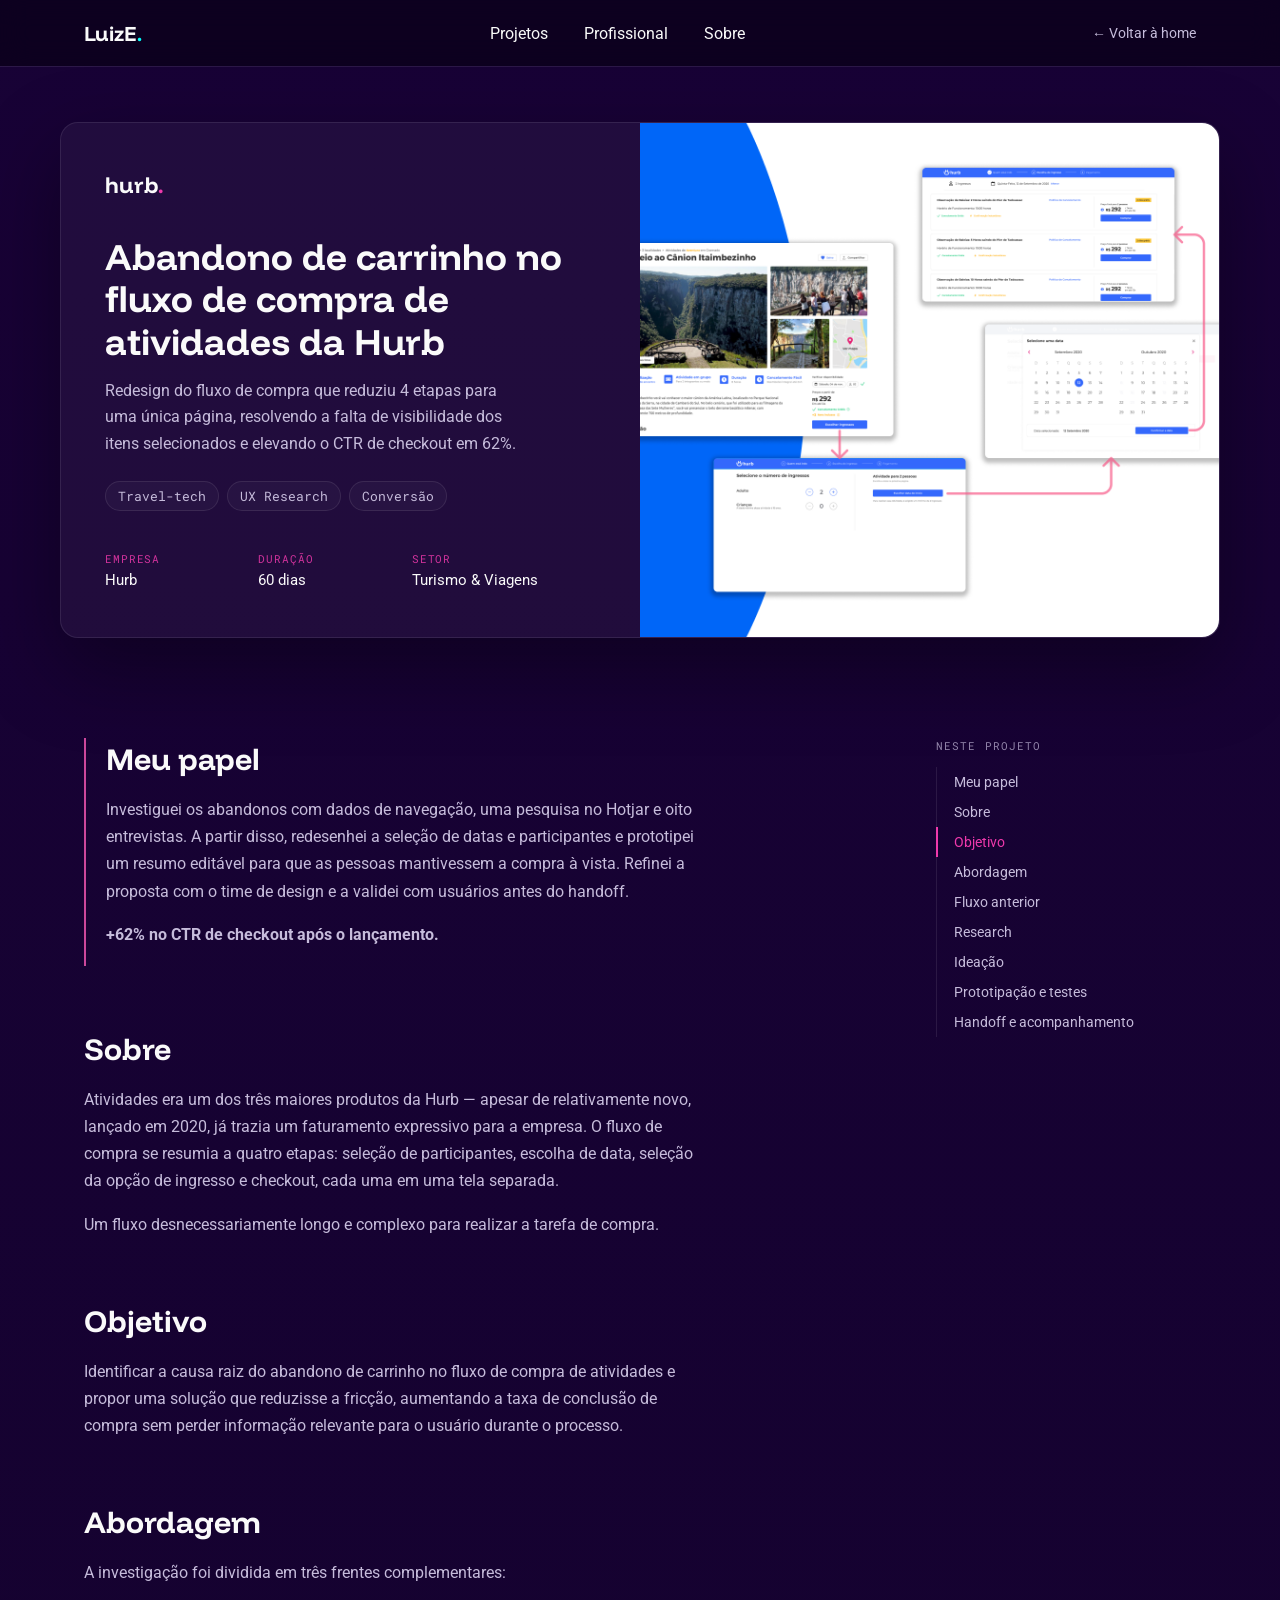
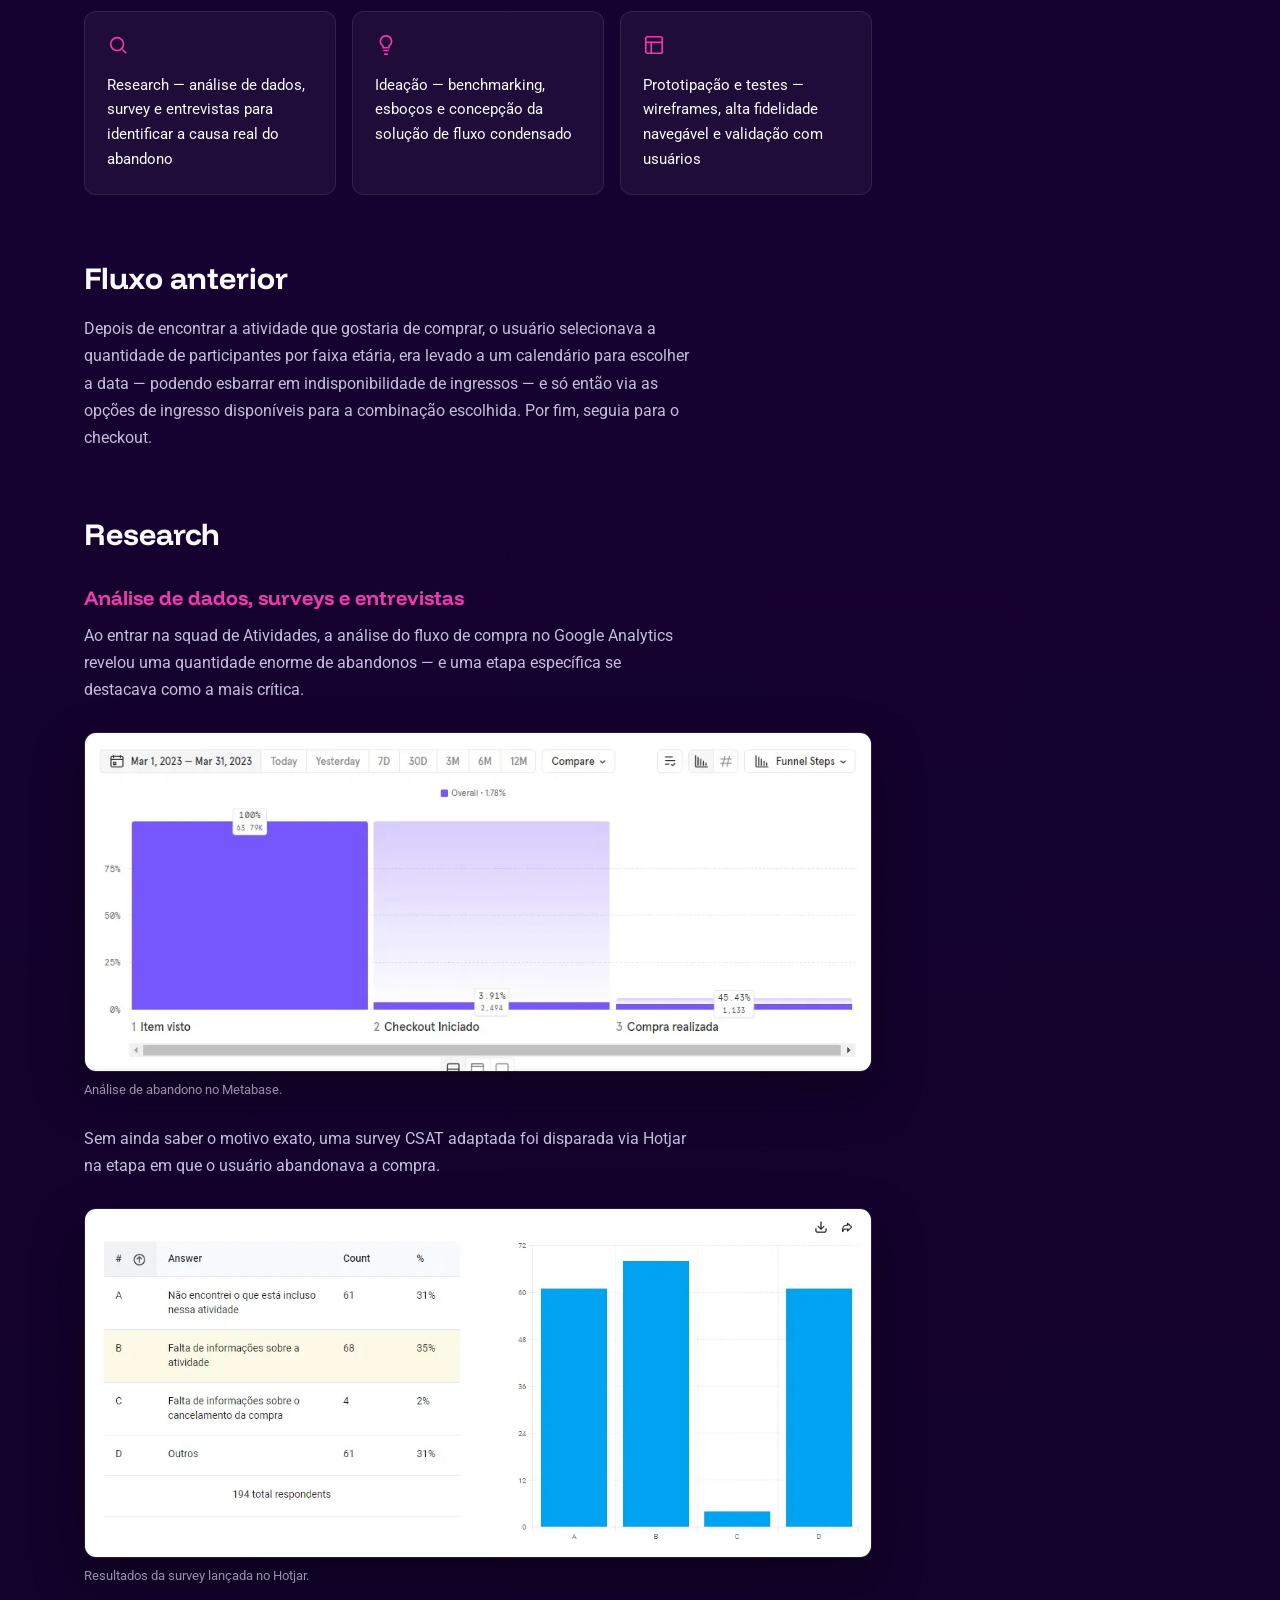
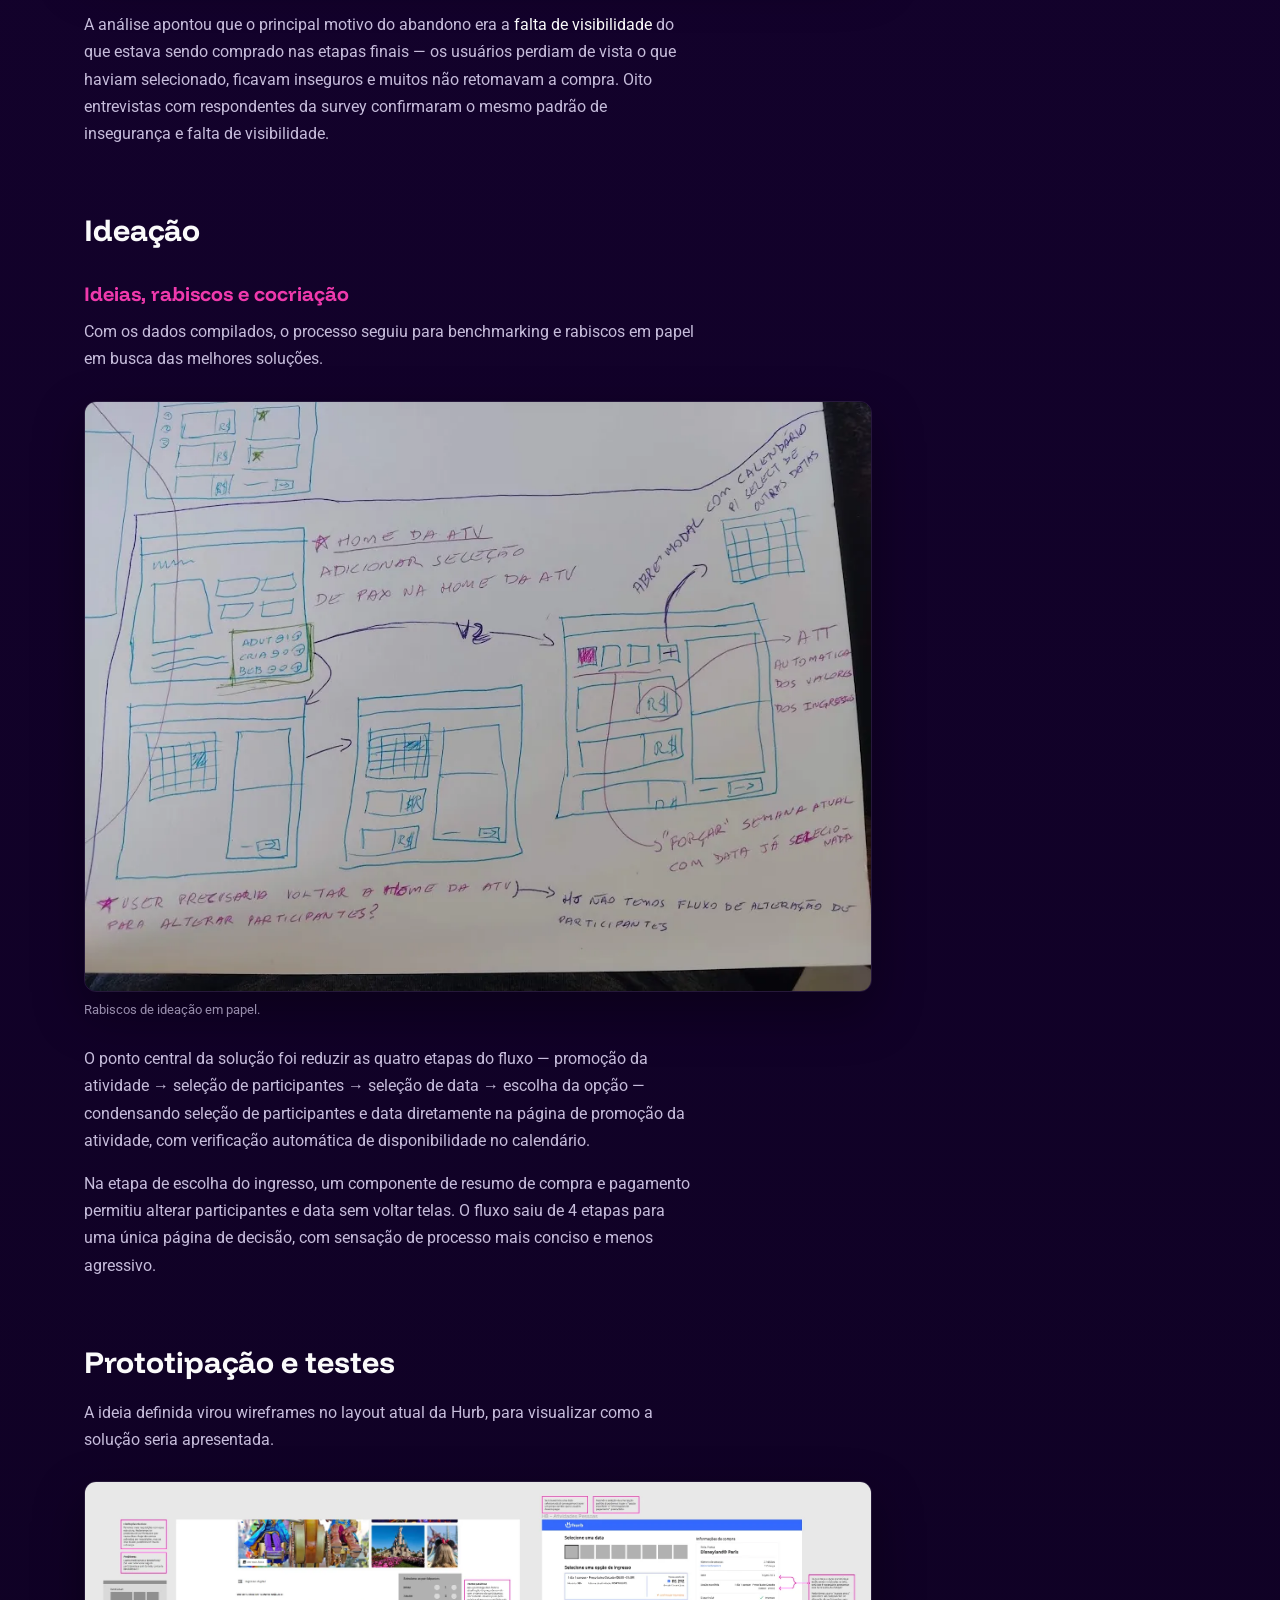
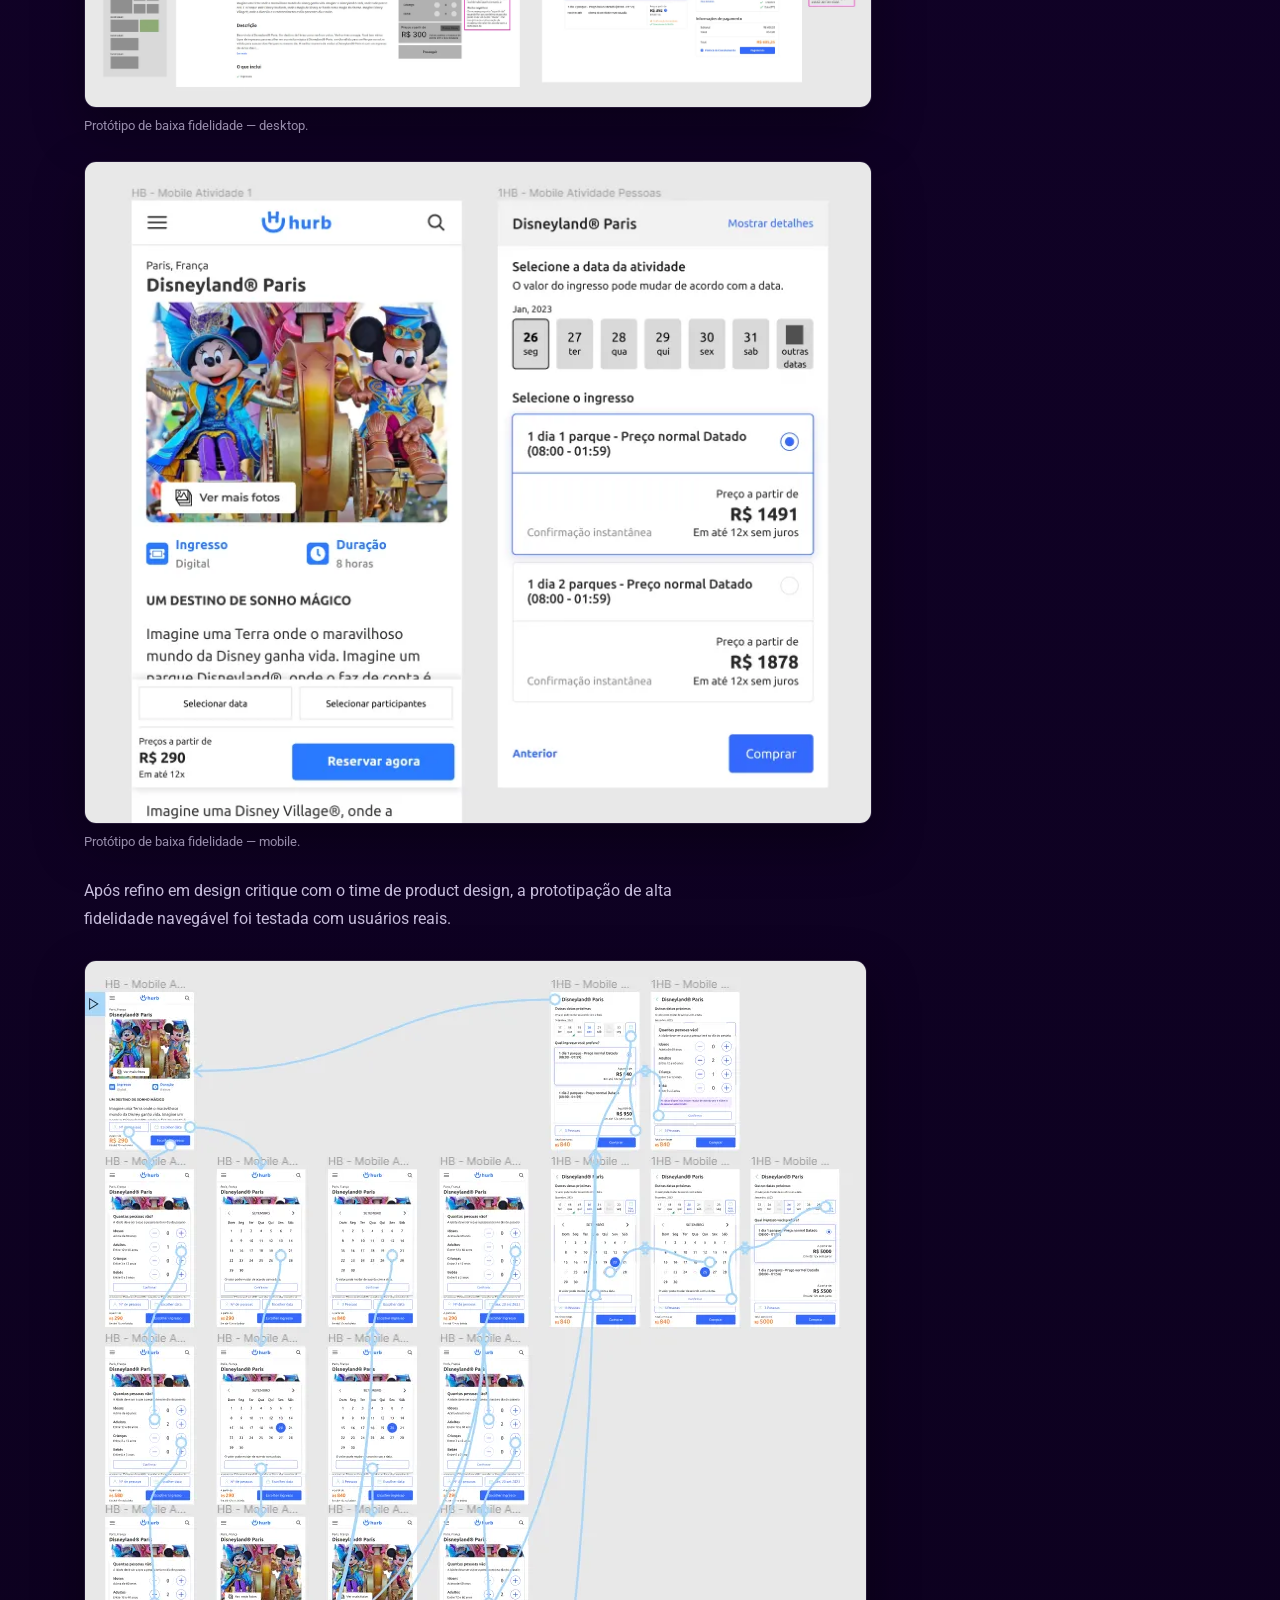
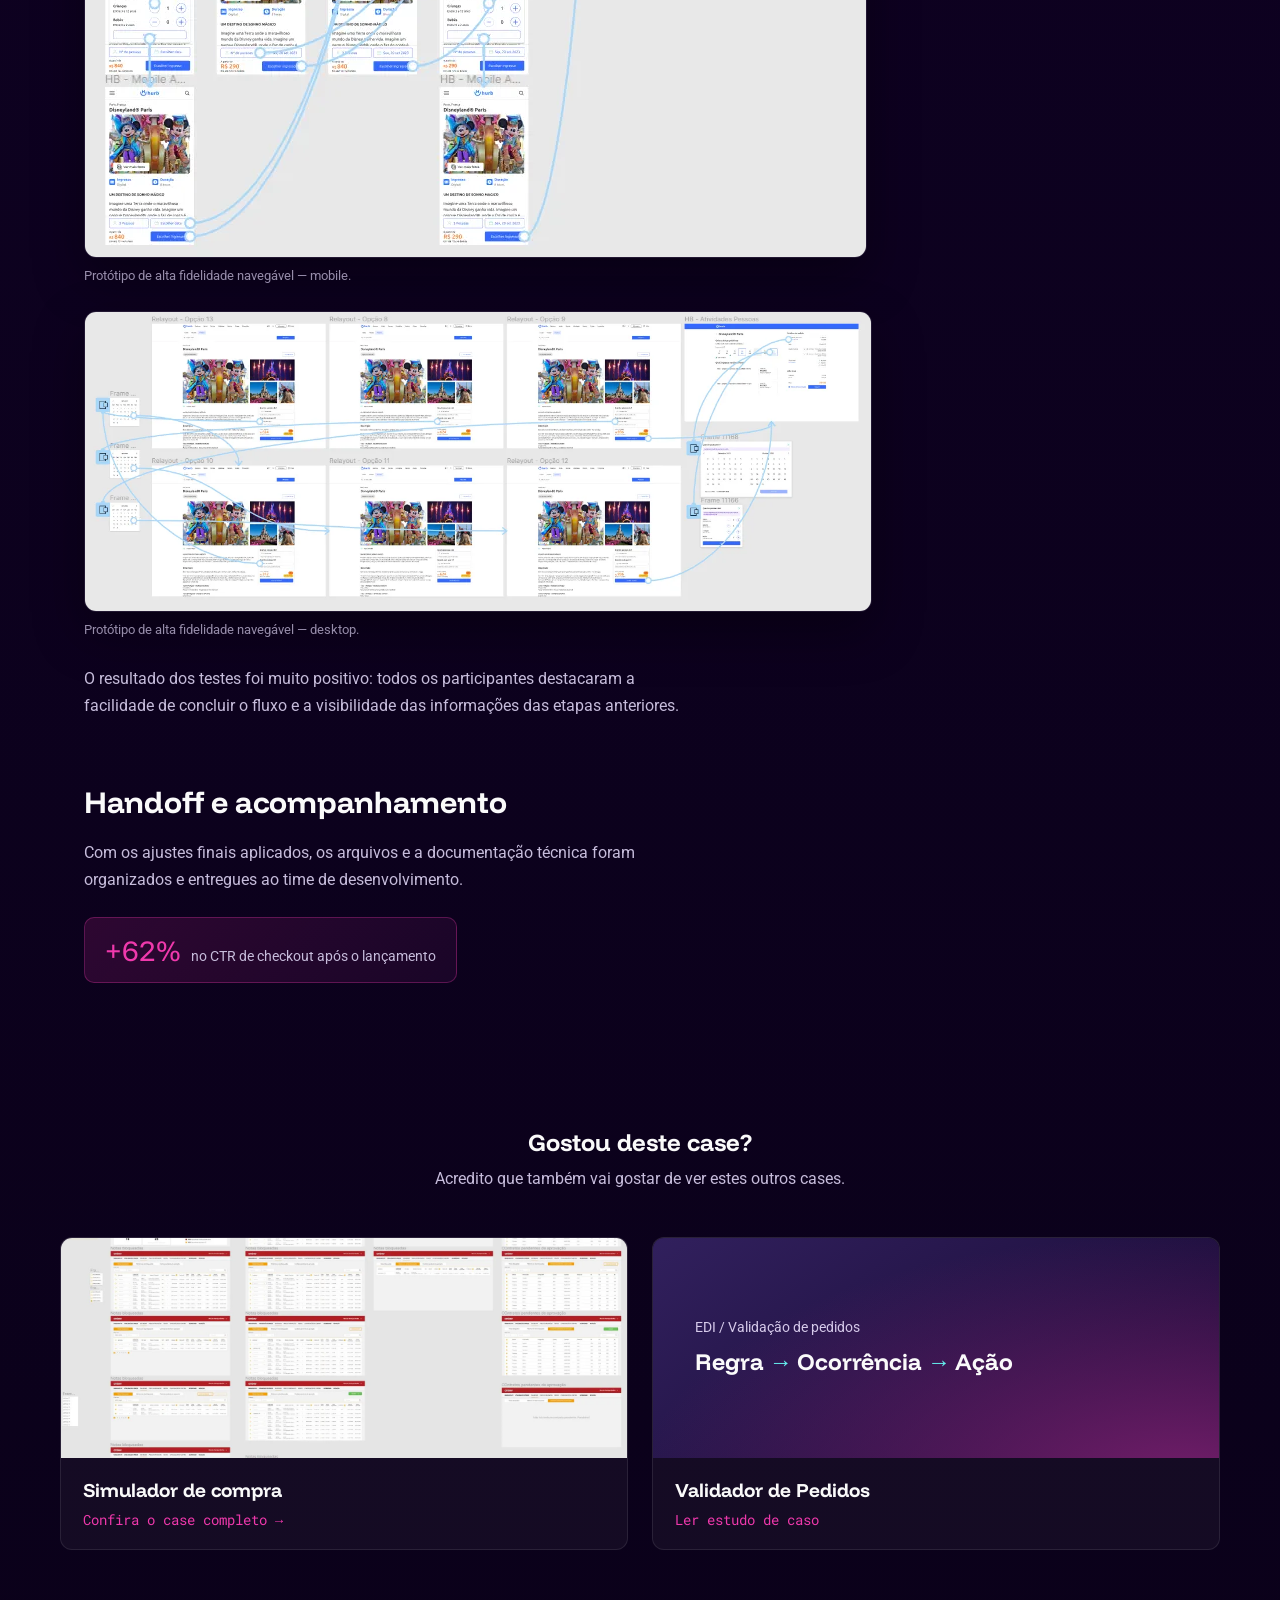
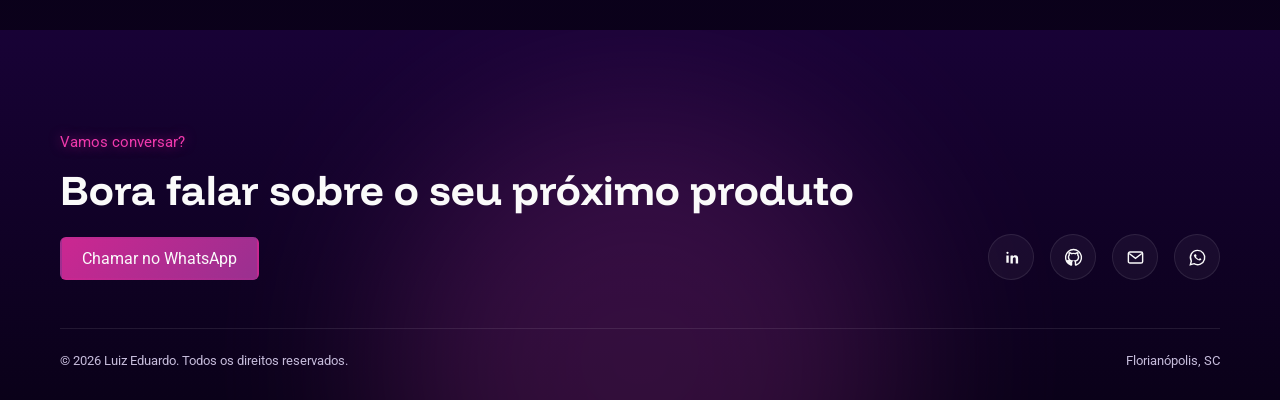
==== abandono.html @ 5942e704 "Adiciona portfólio atualizado e destaque para Product Designer Sênior" ====
<!DOCTYPE html>
<html lang="pt-br">
<head>
<meta charset="UTF-8">
<meta name="viewport" content="width=device-width, initial-scale=1.0">
<title>Abandono de carrinho — Hurb | Luiz Eduardo</title>
<link rel="preconnect" href="https://fonts.googleapis.com">
<link rel="stylesheet" href="./estilos/style-abandono.css">
<link rel="icon" type="image/png" href="./image/favicon-32x32.png">
<link rel="preconnect" href="https://fonts.gstatic.com" crossorigin>
<link href="https://fonts.googleapis.com/css2?family=Roboto:ital,wght@0,100..900;1,100..900&family=Funnel+Display:wght@300..800&family=Roboto+Mono:wght@400;500&display=swap" rel="stylesheet">
<link rel="stylesheet" href="./estilos/refinamentos.css">
</head>
<body>
<header>
  <nav>
    <a href="index.html"><h3>LuizE<span class="dot">.</span></h3></a>
    <ul class="nav-links">
      <li><a href="index.html#projetos">Projetos</a></li>
      <li><a href="index.html#profissional">Profissional</a></li>
      <li><a href="index.html#sobre">Sobre</a></li>
    </ul>
    <a class="back-link" href="index.html#projetos">← Voltar à home</a>
  </nav>
</header>

<section class="case-hero">
  <div class="case-hero-card">
    <div class="case-hero-info">
      <div class="case-logo">hurb<span>.</span></div>
      <h1>Abandono de carrinho no fluxo de compra de atividades da Hurb</h1>
      <p>Redesign do fluxo de compra que reduziu 4 etapas para uma única página, resolvendo a falta de visibilidade dos itens selecionados e elevando o CTR de checkout em 62%.</p>
      <div class="tags">
        <span class="tag">Travel-tech</span>
        <span class="tag">UX Research</span>
        <span class="tag">Conversão</span>
      </div>
      <div class="meta-grid">
        <div class="meta-item"><div class="label">Empresa</div><div class="value">Hurb</div></div>
        <div class="meta-item"><div class="label">Duração</div><div class="value">60 dias</div></div>
        <div class="meta-item"><div class="label">Setor</div><div class="value">Turismo & Viagens</div></div>
 
      </div>
    </div>
    <div class="case-hero-image"><img src="./image/capa-abandono.png" alt="Fluxo de compra de atividades da Hurb"></div>
  </div>
</section>

<div class="case-body">
  <div class="case-content">
    <section class="case-role" aria-labelledby="meu-papel"><h2 id="meu-papel">Meu papel</h2><p>Investiguei os abandonos com dados de navegação, uma pesquisa no Hotjar e oito entrevistas. A partir disso, redesenhei a seleção de datas e participantes e prototipei um resumo editável para que as pessoas mantivessem a compra à vista. Refinei a proposta com o time de design e a validei com usuários antes do handoff.</p><p><strong>+62% no CTR de checkout após o lançamento.</strong></p></section>
    <h2 id="sobre">Sobre</h2>
    <p>Atividades era um dos três maiores produtos da Hurb — apesar de relativamente novo, lançado em 2020, já trazia um faturamento expressivo para a empresa. O fluxo de compra se resumia a quatro etapas: seleção de participantes, escolha de data, seleção da opção de ingresso e checkout, cada uma em uma tela separada.</p>
    <p>Um fluxo desnecessariamente longo e complexo para realizar a tarefa de compra.</p>

    <h2 id="objetivo">Objetivo</h2>
    <p>Identificar a causa raiz do abandono de carrinho no fluxo de compra de atividades e propor uma solução que reduzisse a fricção, aumentando a taxa de conclusão de compra sem perder informação relevante para o usuário durante o processo.</p>

    <h2 id="abordagem">Abordagem</h2>
    <p>A investigação foi dividida em três frentes complementares:</p>
    <div class="approach-cards">
      <div class="approach-card">
        <svg viewBox="0 0 24 24" fill="none" stroke="currentColor" stroke-width="1.8"><circle cx="11" cy="11" r="7"/><path d="m21 21-4.3-4.3"/></svg>
        <p>Research — análise de dados, survey e entrevistas para identificar a causa real do abandono</p>
      </div>
      <div class="approach-card">
        <svg viewBox="0 0 24 24" fill="none" stroke="currentColor" stroke-width="1.8"><path d="M9 18h6M10 22h4M12 2a6 6 0 0 0-4 10.5c.6.6 1 1.4 1 2.5h6c0-1.1.4-1.9 1-2.5A6 6 0 0 0 12 2Z"/></svg>
        <p>Ideação — benchmarking, esboços e concepção da solução de fluxo condensado</p>
      </div>
      <div class="approach-card">
        <svg viewBox="0 0 24 24" fill="none" stroke="currentColor" stroke-width="1.8"><rect x="3" y="3" width="18" height="18" rx="2"/><path d="M3 9h18M9 21V9"/></svg>
        <p>Prototipação e testes — wireframes, alta fidelidade navegável e validação com usuários</p>
      </div>
    </div>

    <h2 id="fluxo-anterior">Fluxo anterior</h2>
    <p>Depois de encontrar a atividade que gostaria de comprar, o usuário selecionava a quantidade de participantes por faixa etária, era levado a um calendário para escolher a data — podendo esbarrar em indisponibilidade de ingressos — e só então via as opções de ingresso disponíveis para a combinação escolhida. Por fim, seguia para o checkout.</p>

    <h2 id="research">Research</h2>
    <h3>Análise de dados, surveys e entrevistas</h3>
    <p>Ao entrar na squad de Atividades, a análise do fluxo de compra no Google Analytics revelou uma quantidade enorme de abandonos — e uma etapa específica se destacava como a mais crítica.</p>
    <figure>
      <img src="./image/dados-meta.webp" alt="Gráfico de análise de abandono no Metabase">
      <figcaption>Análise de abandono no Metabase.</figcaption>
    </figure>
    <p>Sem ainda saber o motivo exato, uma survey CSAT adaptada foi disparada via Hotjar na etapa em que o usuário abandonava a compra.</p>
    <figure>
      <img src="./image/hotjar.webp" alt="Gráfico de resultados da survey lançada no Hotjar">
      <figcaption>Resultados da survey lançada no Hotjar.</figcaption>
    </figure>
    <p>A análise apontou que o principal motivo do abandono era a <em>falta de visibilidade</em> do que estava sendo comprado nas etapas finais — os usuários perdiam de vista o que haviam selecionado, ficavam inseguros e muitos não retomavam a compra. Oito entrevistas com respondentes da survey confirmaram o mesmo padrão de insegurança e falta de visibilidade.</p>

    <h2 id="ideacao">Ideação</h2>
    <h3>Ideias, rabiscos e cocriação</h3>
    <p>Com os dados compilados, o processo seguiu para benchmarking e rabiscos em papel em busca das melhores soluções.</p>
    <figure>
      <img src="./image/rabiscos.webp" alt="Rabiscos de ideação em papel">
      <figcaption>Rabiscos de ideação em papel.</figcaption>
    </figure>
    <p>O ponto central da solução foi reduzir as quatro etapas do fluxo — promoção da atividade → seleção de participantes → seleção de data → escolha da opção — condensando seleção de participantes e data diretamente na página de promoção da atividade, com verificação automática de disponibilidade no calendário.</p>
    <p>Na etapa de escolha do ingresso, um componente de resumo de compra e pagamento permitiu alterar participantes e data sem voltar telas. O fluxo saiu de 4 etapas para uma única página de decisão, com sensação de processo mais conciso e menos agressivo.</p>

    <h2 id="prototipacao">Prototipação e testes</h2>
    <p>A ideia definida virou wireframes no layout atual da Hurb, para visualizar como a solução seria apresentada.</p>
    <figure>
      <img src="./image/prototipo-baixa.webp" alt="Protótipo de baixa fidelidade na versão desktop">
      <figcaption>Protótipo de baixa fidelidade — desktop.</figcaption>
    </figure>
    <figure>
      <img src="./image/prototipo-mobile.webp" alt="Protótipo de baixa fidelidade na versão mobile">
      <figcaption>Protótipo de baixa fidelidade — mobile.</figcaption>
    </figure>
    <p>Após refino em design critique com o time de product design, a prototipação de alta fidelidade navegável foi testada com usuários reais.</p>
    <figure>
      <img src="./image/prototipo-navegavel-mobile.webp" alt="Protótipo de alta fidelidade navegável na versão mobile">
      <figcaption>Protótipo de alta fidelidade navegável — mobile.</figcaption>
    </figure>
    <figure>
      <img src="./image/prototipo-navegavel.webp" alt="Protótipo de alta fidelidade navegável na versão desktop">
      <figcaption>Protótipo de alta fidelidade navegável — desktop.</figcaption>
    </figure>
    <p>O resultado dos testes foi muito positivo: todos os participantes destacaram a facilidade de concluir o fluxo e a visibilidade das informações das etapas anteriores.</p>

    <h2 id="handoff">Handoff e acompanhamento</h2>
    <p>Com os ajustes finais aplicados, os arquivos e a documentação técnica foram organizados e entregues ao time de desenvolvimento.</p>
    <div class="stat-line">
      <span class="num">+62%</span>
      <span class="desc">no CTR de checkout após o lançamento</span>
    </div>
  </div>

  <aside class="toc">
    <div class="toc-label">Neste projeto</div>
    <ul id="tocList">
      <li><a href="#meu-papel">Meu papel</a></li>
      <li><a href="#sobre">Sobre</a></li>
      <li><a href="#objetivo">Objetivo</a></li>
      <li><a href="#abordagem">Abordagem</a></li>
      <li><a href="#fluxo-anterior">Fluxo anterior</a></li>
      <li><a href="#research">Research</a></li>
      <li><a href="#ideacao">Ideação</a></li>
      <li><a href="#prototipacao">Prototipação e testes</a></li>
      <li><a href="#handoff">Handoff e acompanhamento</a></li>
    </ul>
  </aside>
</div>

<section class="related">
  <h2>Gostou deste case?</h2>
  <p class="center">Acredito que também vai gostar de ver estes outros cases.</p>
  <div class="related-grid">
    <a class="related-card" href="simulador.html">
      <img src="./image/ui-aplicado.webp" alt="Capa do case Simulador de compra">
      <div class="rc-body">
        <h3>Simulador de compra</h3>
        <span class="rc-link">Confira o case completo →</span>
      </div>
    </a>
    <a class="related-card" href="validador.html"><div class="validator-art" aria-hidden="true"><span>EDI / Validação de pedidos</span><strong>Regra <b>→</b> Ocorrência <b>→</b> Ação</strong></div><div class="rc-body"><h3>Validador de Pedidos</h3><span class="rc-link">Ler estudo de caso</span></div></a>
  </div>
</section>

<footer>
  <span class="blob"></span>
  <div class="footer-container">
    <div class="footer-top">
      <div>
        <p class="menor">Vamos conversar?</p>
        <h2>Bora falar sobre o seu próximo produto</h2>
        <a class="btn_hero primary" href="https://wa.me/5548999221465?text=Oi%20Luiz,%20acabei%20de%20visualizar%20seu%20portfólio%20e%20gostaria%20de%20conversar." target="_blank" rel="noopener noreferrer">Chamar no WhatsApp</a>
      </div>
      <div class="socials">
        <a href="https://www.linkedin.com/in/luizluckner/" aria-label="LinkedIn" target="_blank" rel="noopener noreferrer">
          <svg viewBox="0 0 24 24" fill="none" stroke-width="2"><path d="M6.94 7.5a1.44 1.44 0 1 0 0-2.88 1.44 1.44 0 0 0 0 2.88ZM5.5 9.5h3v9h-3v-9Zm5.5 0h2.87v1.23h.04c.4-.75 1.38-1.55 2.84-1.55 3.04 0 3.6 2 3.6 4.6v5.72h-3v-5.07c0-1.21-.02-2.77-1.69-2.77-1.69 0-1.95 1.32-1.95 2.68v5.16h-3v-9Z" fill="currentColor" stroke="none"/></svg>
        </a>
        <a href="https://github.com/luizluckner" aria-label="GitHub" target="_blank" rel="noopener noreferrer">
          <svg viewBox="0 0 24 24" fill="none" stroke="currentColor" stroke-width="1.8"><path d="M12 2a10 10 0 0 0-3.16 19.49c.5.1.68-.22.68-.48v-1.7c-2.78.6-3.37-1.34-3.37-1.34-.46-1.16-1.11-1.47-1.11-1.47-.91-.62.07-.6.07-.6 1 .07 1.53 1.03 1.53 1.03.9 1.53 2.36 1.09 2.93.83.09-.65.35-1.09.64-1.34-2.22-.25-4.56-1.11-4.56-4.95 0-1.1.39-1.99 1.03-2.69-.1-.25-.45-1.27.1-2.65 0 0 .84-.27 2.75 1.02a9.5 9.5 0 0 1 5 0c1.9-1.29 2.75-1.02 2.75-1.02.55 1.38.2 2.4.1 2.65.64.7 1.03 1.59 1.03 2.69 0 3.85-2.35 4.7-4.58 4.94.36.31.68.92.68 1.85v2.75c0 .26.18.58.69.48A10 10 0 0 0 12 2Z"/></svg>
        </a>
        <a href="mailto:luiz.luckner@gmail.com" aria-label="E-mail">
          <svg viewBox="0 0 24 24" fill="none" stroke="currentColor" stroke-width="1.8"><rect x="3" y="5" width="18" height="14" rx="2"/><path d="m4 7 8 6 8-6"/></svg>
        </a>
        <a href="https://wa.me/5548999221465" aria-label="WhatsApp" target="_blank" rel="noopener noreferrer">
          <svg viewBox="0 0 24 24" fill="none" stroke="currentColor" stroke-width="1.8"><path d="M12 3a9 9 0 0 0-7.75 13.5L3 21l4.6-1.21A9 9 0 1 0 12 3Z"/><path d="M8.5 8.5c.3-.7 1-.6 1.5-.5.3.7.7 1.5.8 1.7.1.2 0 .4-.1.6-.4.5-.8.7-.5 1.2.4.7 1.6 2 3 2.6.4.2.6.1.9-.2.3-.4.7-.9.9-.9.2 0 1.5.6 1.7.8.2.2.2.5.1.8-.2.6-1.1 1.1-1.7 1.1-1.4.1-3.6-.7-5.3-2.4-1.5-1.5-2.3-3.1-2.4-3.9 0-.4.1-.9.4-1.2Z" fill="currentColor" stroke="none"/></svg>
        </a>
      </div>
    </div>
    <div class="footer-bottom">
      <span>© 2026 Luiz Eduardo. Todos os direitos reservados.</span>
      <span>Florianópolis, SC</span>
    </div>
  </div>
</footer>

<script>
  // Scrollspy: destaca no sumário lateral a seção que está visível na tela
  const tocLinks = document.querySelectorAll('#tocList a');
  const sections = [...tocLinks].map(link => document.querySelector(link.getAttribute('href')));

  const spyObserver = new IntersectionObserver((entries) => {
    entries.forEach(entry => {
      const link = document.querySelector(`#tocList a[href="#${entry.target.id}"]`);
      if (entry.isIntersecting) {
        tocLinks.forEach(l => l.classList.remove('active'));
        link.classList.add('active');
      }
    });
  }, { rootMargin: '-40% 0px -50% 0px' }); // considera "ativa" a seção perto do meio da tela

  sections.forEach(section => { if (section) spyObserver.observe(section); });
</script>
</body>
</html>
---- estilos/style-abandono.css ----
* { margin:0; padding:0; box-sizing:border-box; }

:root{
  --white:#fafafa;
  --black:#1e1e1e;
  --bg-0:#0a0119;
  --bg-1:#180236;
  --bg-2:#2b1856;
  --purple:#4a337d;
  --violet:#5c3788;
  --magenta:#9a3090;
  --pink:#cb2791;
  --pink-bright:#ef39ac;
  --muted:#c6bcdb;
  --glass:rgba(255,255,255,.045);
  --glass-border:rgba(255,255,255,.09);
}

body{
  font-family:"Roboto", serif;
  background:linear-gradient(180deg, var(--bg-1) 0%, var(--bg-0) 100%);
  color:var(--white);
}

h1,h2,h3{ font-family:"Funnel Display", serif; font-style:normal; }
p{ line-height:1.7em; }
img{ max-width:100%; display:block; }
a{ color:inherit; }
::selection{ background:var(--pink); color:var(--white); }

.wrap{ max-width:1160px; margin:auto; padding:0 24px; }

/* ---------- HEADER (igual ao restante do site) ---------- */
header{
  position:sticky; top:0; z-index:100;
  background-color:rgba(10,1,25,.75);
  backdrop-filter:blur(14px);
  box-shadow:0 1px 0 var(--glass-border);
}
nav{
  padding:20px 24px; margin:auto; max-width:1160px;
  display:flex; justify-content:space-between; align-items:center;
}

nav a .dot { color:aqua; }
nav a{ text-decoration:none; color:var(--white); }
nav h3{ font-size:1.3em; }
.nav-links{ display:flex; gap:36px; list-style:none; }
.nav-links a{ position:relative; padding-bottom:4px; }
.nav-links a::after{
  content:''; position:absolute; left:0; bottom:0; width:0; height:2px;
  background:var(--pink-bright); transition:width .25s ease;
}
.nav-links a:hover::after{ width:100%; }



.back-link{
  display:inline-flex; align-items:center; gap:6px;
  font-size:14px; color:var(--muted); text-decoration:none;
}
.back-link:hover{ color:var(--pink-bright); }

/* ---------- HERO DO CASE ---------- */
.case-hero{ padding:56px 24px 20px; }
.case-hero-card{
  max-width:1160px; margin:auto;
  background:var(--glass); border:1px solid var(--glass-border);
  border-radius:18px; overflow:hidden;
  display:grid; grid-template-columns:1fr 1fr;
  box-shadow:0 30px 80px rgba(0,0,0,.35);
}
.case-hero-info{ padding:48px 44px; }
.case-logo{ font-family:"Funnel Display", serif; font-size:1.4em; font-weight:700; margin-bottom:36px; }
.case-logo span{ color:var(--pink-bright); }

.case-hero-info h1{ font-size:clamp(1.7em, 3vw, 2.3em); line-height:1.15; margin-bottom:16px; }
.case-hero-info > p{ color:var(--muted); font-size:15.5px; max-width:46ch; }

.tags{ display:flex; gap:8px; flex-wrap:wrap; margin-top:24px; }
.tag{
  font-size:12.5px; font-family:"Roboto Mono", monospace;
  border:1px solid var(--glass-border); background:rgba(255,255,255,.03);
  padding:6px 12px; border-radius:20px; color:var(--muted);
}

.meta-grid{
  margin-top:40px; display:grid;
  grid-template-columns:repeat(3, auto); gap:26px 40px;
}
.meta-item .label{
  font-family:"Roboto Mono", monospace; font-size:11px; letter-spacing:.08em;
  text-transform:uppercase; color:var(--pink-bright); opacity:.85;
}
.meta-item .value{ margin-top:6px; font-size:14.5px; }
.meta-item .value a{ text-decoration:none; border-bottom:1px solid var(--glass-border); }
.meta-item .value a:hover{ border-color:var(--pink-bright); }

/* editor de código mockado */
.code-editor{
  /*background:#0c0517; display:flex; flex-direction:column;*/
  background-image: url("../image/capa-abandono.png");
  background-position: center;
  background-size: cover;
  /*border-left:1px solid var(--glass-border);*/
}
.code-titlebar{
  display:flex; align-items:center; gap:8px; padding:14px 18px;
  border-bottom:1px solid var(--glass-border);
  font-family:"Roboto Mono", monospace; font-size:12px; color:var(--muted);
}
.code-titlebar .dots{ display:flex; gap:6px; margin-right:10px; }
.code-titlebar .dot{ width:11px; height:11px; border-radius:50%; }
.dot.red{ background:#ef4444; } .dot.yellow{ background:#f59e0b; } .dot.green{ background:#22c55e; }
.code-titlebar .filename{ opacity:.75; }
.code-titlebar .year{ margin-left:auto; font-size:11px; opacity:.6; }

.code-body{
  padding:26px 22px; flex:1; display:flex; gap:16px;
  font-family:"Roboto Mono", monospace; font-size:13px; line-height:1.65;
}
.code-lines{ color:rgba(255,255,255,.25); user-select:none; text-align:right; }
.code-content{ color:#d8d0e8; white-space:pre-wrap; }
.code-title{ font-family:"Funnel Display", serif; font-size:1.7em; color:var(--white); line-height:1.15; }
.code-comment{ color:var(--pink-bright); opacity:.8; }
.tok-kw{ color:#c792ea; } .tok-var{ color:#82e0e0; } .tok-str{ color:#f2c07d; } .tok-punc{ color:#9d93b8; }

/* ---------- CORPO DO CASE ---------- */
.case-body{
  max-width:1160px; margin:auto; padding:80px 24px 40px;
  display:grid; grid-template-columns:1fr 260px; gap:64px; align-items:start;
}
.case-content h2{ font-size:1.9em; margin:64px 0 18px; scroll-margin-top:110px; }
.case-content h2:first-child{ margin-top:0; }
.case-content h3{ font-size:1.25em; margin:32px 0 12px; color:var(--pink-bright); scroll-margin-top:110px; }
.case-content p{ color:var(--muted); margin-bottom:16px; max-width:68ch; }
.case-content p em{ color:var(--white); font-style:normal; }

figure{ margin:28px 0; }
figure img{
  border-radius:12px; border:1px solid var(--glass-border);
  box-shadow:0 20px 50px rgba(0,0,0,.35);
}
figcaption{ margin-top:10px; font-size:13px; color:var(--muted); opacity:.75; }

.stat-line{
  display:inline-flex; align-items:baseline; gap:10px; margin:8px 0 24px;
  padding:14px 20px; border-radius:10px;
  background:linear-gradient(135deg, rgba(203,39,145,.18), rgba(154,48,144,.1));
  border:1px solid rgba(239,57,172,.3);
}
.stat-line .num{ font-family:"Funnel Display", serif; font-size:1.8em; color:var(--pink-bright); }
.stat-line .desc{ font-size:14px; color:var(--muted); }

/* cards de abordagem */
.approach-cards{ display:grid; grid-template-columns:repeat(3, 1fr); gap:16px; margin:24px 0 8px; }
.approach-card{
  background:var(--glass); border:1px solid var(--glass-border); border-radius:12px;
  padding:22px; transition:border-color .3s ease, transform .3s ease;
}
.approach-card:hover{ border-color:rgba(239,57,172,.45); transform:translateY(-3px); }
.approach-card svg{ width:22px; height:22px; stroke:var(--pink-bright); margin-bottom:14px; }
.approach-card p{ font-size:14.5px; color:var(--white); margin:0; }

/* sidebar TOC */
.toc{ position:sticky; top:110px; }
.toc-label{
  font-family:"Roboto Mono", monospace; font-size:11px; letter-spacing:.1em;
  text-transform:uppercase; color:var(--muted); opacity:.7; margin-bottom:14px;
}
.toc ul{ list-style:none; border-left:1px solid var(--glass-border); }
.toc li a{
  display:block; padding:7px 0 7px 16px; margin-left:-1px;
  border-left:2px solid transparent; font-size:14px; color:var(--muted);
  text-decoration:none; transition:color .2s ease, border-color .2s ease;
}
.toc li a:hover{ color:var(--white); }
.toc li a.active{ color:var(--pink-bright); border-left-color:var(--pink-bright); }

/* ---------- OUTROS PROJETOS ---------- */
.related{ padding:80px 24px 20px; }
.related h2{ text-align:center; margin-bottom:8px; }
.related > p.center{ text-align:center; color:var(--muted); margin-bottom:44px; }
.related-grid{ display:grid; grid-template-columns:1fr 1fr; gap:24px; max-width:1160px; margin:auto; }
.related-card{
  border-radius:12px; overflow:hidden; text-decoration:none; color:var(--white);
  background:var(--glass); border:1px solid var(--glass-border);
  transition:transform .3s ease, border-color .3s ease;
}
.related-card:hover{ transform:translateY(-4px); border-color:rgba(239,57,172,.4); }
.related-card img{ height:220px; width:100%; object-fit:cover; }
.related-card .rc-body{ padding:20px 22px; }
.related-card h3{ font-size:1.2em; margin-bottom:8px; }
.related-card .rc-link{ font-size:13.5px; color:var(--pink-bright); font-family:"Roboto Mono", monospace; }

.related-card.vokin {display:none;}

/* ---------- FOOTER (igual ao restante do site) ---------- */
footer{
  position:relative; overflow:hidden; margin-top:60px;
  background:linear-gradient(180deg, var(--bg-1), var(--bg-0));
  padding:100px 24px 32px;
}
footer .blob{
  position:absolute; width:520px; height:520px; border-radius:50%; filter:blur(90px);
  background:var(--magenta); opacity:.28; bottom:-220px; left:50%; transform:translateX(-50%);
  pointer-events:none;
}
.footer-container{ max-width:1160px; margin:auto; position:relative; z-index:1; }
.footer-top{
  display:flex; justify-content:space-between; align-items:flex-end; flex-wrap:wrap; gap:32px;
  padding-bottom:48px; border-bottom:1px solid var(--glass-border);
}
.menor{ color:var(--pink-bright); text-shadow:0 0 12px rgba(239,57,172,.55); font-size:.95em; }





.footer-top h2{font-size:clamp(1.9em, 4vw, 2.6em); margin-top:8px; }





.btn_hero{
  text-decoration:none; color:var(--white); padding:10px 20px; display:inline-block;
  border:2px solid rgba(255,255,255,.55); border-radius:6px; margin-top:22px;
  transition:background-color .3s, border-color .3s, box-shadow .3s;
}
.btn_hero.primary{ background:linear-gradient(135deg, var(--pink), var(--magenta)); border-color:transparent; }
.btn_hero.primary:hover{ box-shadow:0 0 26px rgba(239,57,172,.55); }
.socials{ display:flex; gap:16px; }
.socials a{
  width:46px; height:46px; border-radius:50%; border:1px solid var(--glass-border); background:var(--glass);
  display:flex; align-items:center; justify-content:center;
  transition:border-color .3s ease, transform .3s ease, box-shadow .3s ease; text-decoration:none;
}
.socials a:hover{ border-color:rgba(239,57,172,.6); transform:translateY(-4px); box-shadow:0 10px 26px rgba(203,39,145,.3); }
.socials svg{ width:19px; height:19px; stroke:var(--white); }
.footer-bottom{ display:flex; justify-content:space-between; flex-wrap:wrap; gap:12px; padding-top:24px; font-size:13px; color:var(--muted); }

/* ---------- RESPONSIVO ---------- */
@media (max-width: 900px){
  .case-hero-card{ grid-template-columns:1fr; }
  .code-editor{ border-left:none; border-top:1px solid var(--glass-border); }
  .case-body{ grid-template-columns:1fr; }
  .toc{ position:static; order:-1; margin-bottom:20px; }
  .toc ul{ display:flex; flex-wrap:wrap; gap:4px 18px; border-left:none; }
  .toc li a{ border-left:none; border-bottom:2px solid transparent; padding:6px 0; }
  .toc li a.active{ border-bottom-color:var(--pink-bright); border-left-color:transparent; }
  .approach-cards{ grid-template-columns:1fr; }
  .related-grid{ grid-template-columns:1fr; }
  .nav-links{ display:none; }
}
---- estilos/refinamentos.css ----
/* Hero: keep the original texture and animate only its clipped background. */
#hero { position: relative; isolation: isolate; overflow: hidden; height: auto; min-height: 100vh; min-height: 100svh; padding-block: 96px 80px; }
#hero .bg-hero { inset: -14%; width: auto; height: auto; pointer-events: none; }
#hero .bg-hero::after { inset: 0; height: auto; }
#hero .scroll-cue { bottom: 24px; }
:where(a, button):focus-visible { outline: 2px solid #65f0ee; outline-offset: 4px; }
main section[id], .case-content [id] { scroll-margin-top: 100px; }
.card:hover, .card:focus-within { transform: none; border-color: rgba(239, 57, 172, .5); box-shadow: 0 20px 50px rgba(0, 0, 0, .35); }
#cards .card a { align-self: flex-start; border: 0; border-bottom: 1px solid rgba(255, 255, 255, .38); padding: 4px 0; border-radius: 0; text-align: left; }
#cards .card a:hover { background: transparent; }
.validator-art { display: grid; align-content: center; justify-items: start; gap: 12px; min-height: 200px; padding: clamp(20px, 4vw, 42px); color: #fafafa; background: radial-gradient(ellipse at 95% 110%, #721e6a, transparent 72%), linear-gradient(145deg, #31205d, #160831); }
.validator-art span { color: #d6caea; font-size: .875rem; }
.validator-art strong { font-family: "Funnel Display", sans-serif; font-size: clamp(1.05rem, 2vw, 1.45rem); }
.validator-art b { font-weight: 400; color: #65f0ee; }
.case-hero-card > .validator-art { min-height: 240px; }
.case-role { margin-bottom: 44px; padding: 2px 0 2px 20px; border-inline-start: 2px solid #cc479b; }
.case-role h2:first-child { margin-top: 0; }
.validator-page .case-content ul { padding-inline-start: 1.4rem; margin-bottom: 1.5rem; line-height: 1.65; }
@media (min-width: 761px) { .motion-ready #cards-container .reveal:nth-child(2) { transition-delay: .07s; } .motion-ready #cards-container .reveal:nth-child(3) { transition-delay: .14s; } }
@media (prefers-reduced-motion: no-preference) {
  #hero .bg-hero { animation: hero-wave 17s ease-in-out infinite; }
  #presentation, #myPhoto { animation: hero-arrival .7s ease-out both; }
  #myPhoto { animation-delay: .12s; }
}
@keyframes hero-wave {
  0%, 100% { transform: translate3d(-2%, 0, 0) scale(1.02) rotate(-3deg); }
  38% { transform: translate3d(4%, -3%, 0) scale(1.11, 1.03) rotate(4deg); }
  72% { transform: translate3d(-3%, 3%, 0) scale(1.04, 1.1) rotate(-1deg); }
}
@keyframes hero-arrival { from { opacity: 0; transform: translateY(10px); } to { opacity: 1; transform: none; } }
@media (prefers-reduced-motion: reduce) {
  *, *::before, *::after { animation: none !important; transition: none !important; scroll-behavior: auto !important; }
}
@media (max-width: 760px) { #hero { padding-block: 110px 80px; } }

.case-hero-card > .case-hero-image { min-width: 0; overflow: hidden; }
.case-hero-card > .case-hero-image img { display: block; width: 100%; height: 100%; object-fit: cover; }
.related-card > .validator-art { min-height: 220px; }
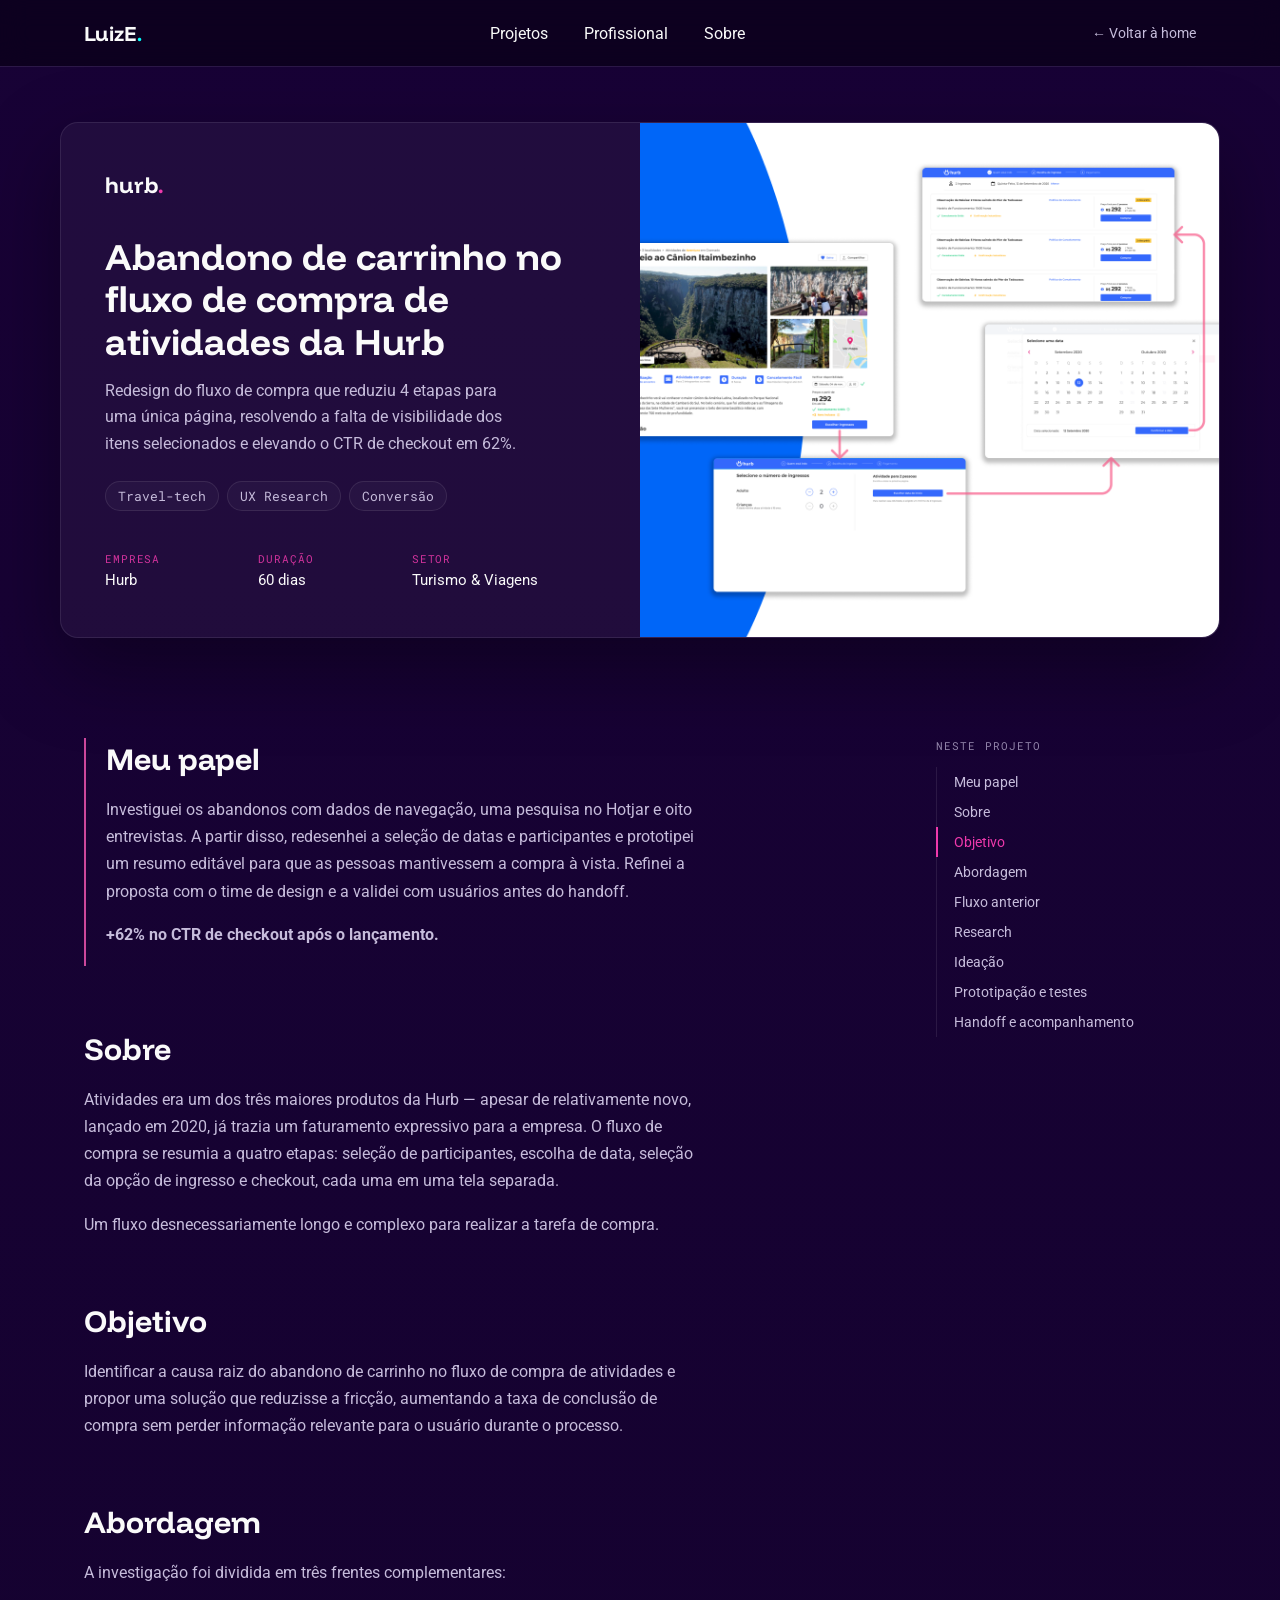
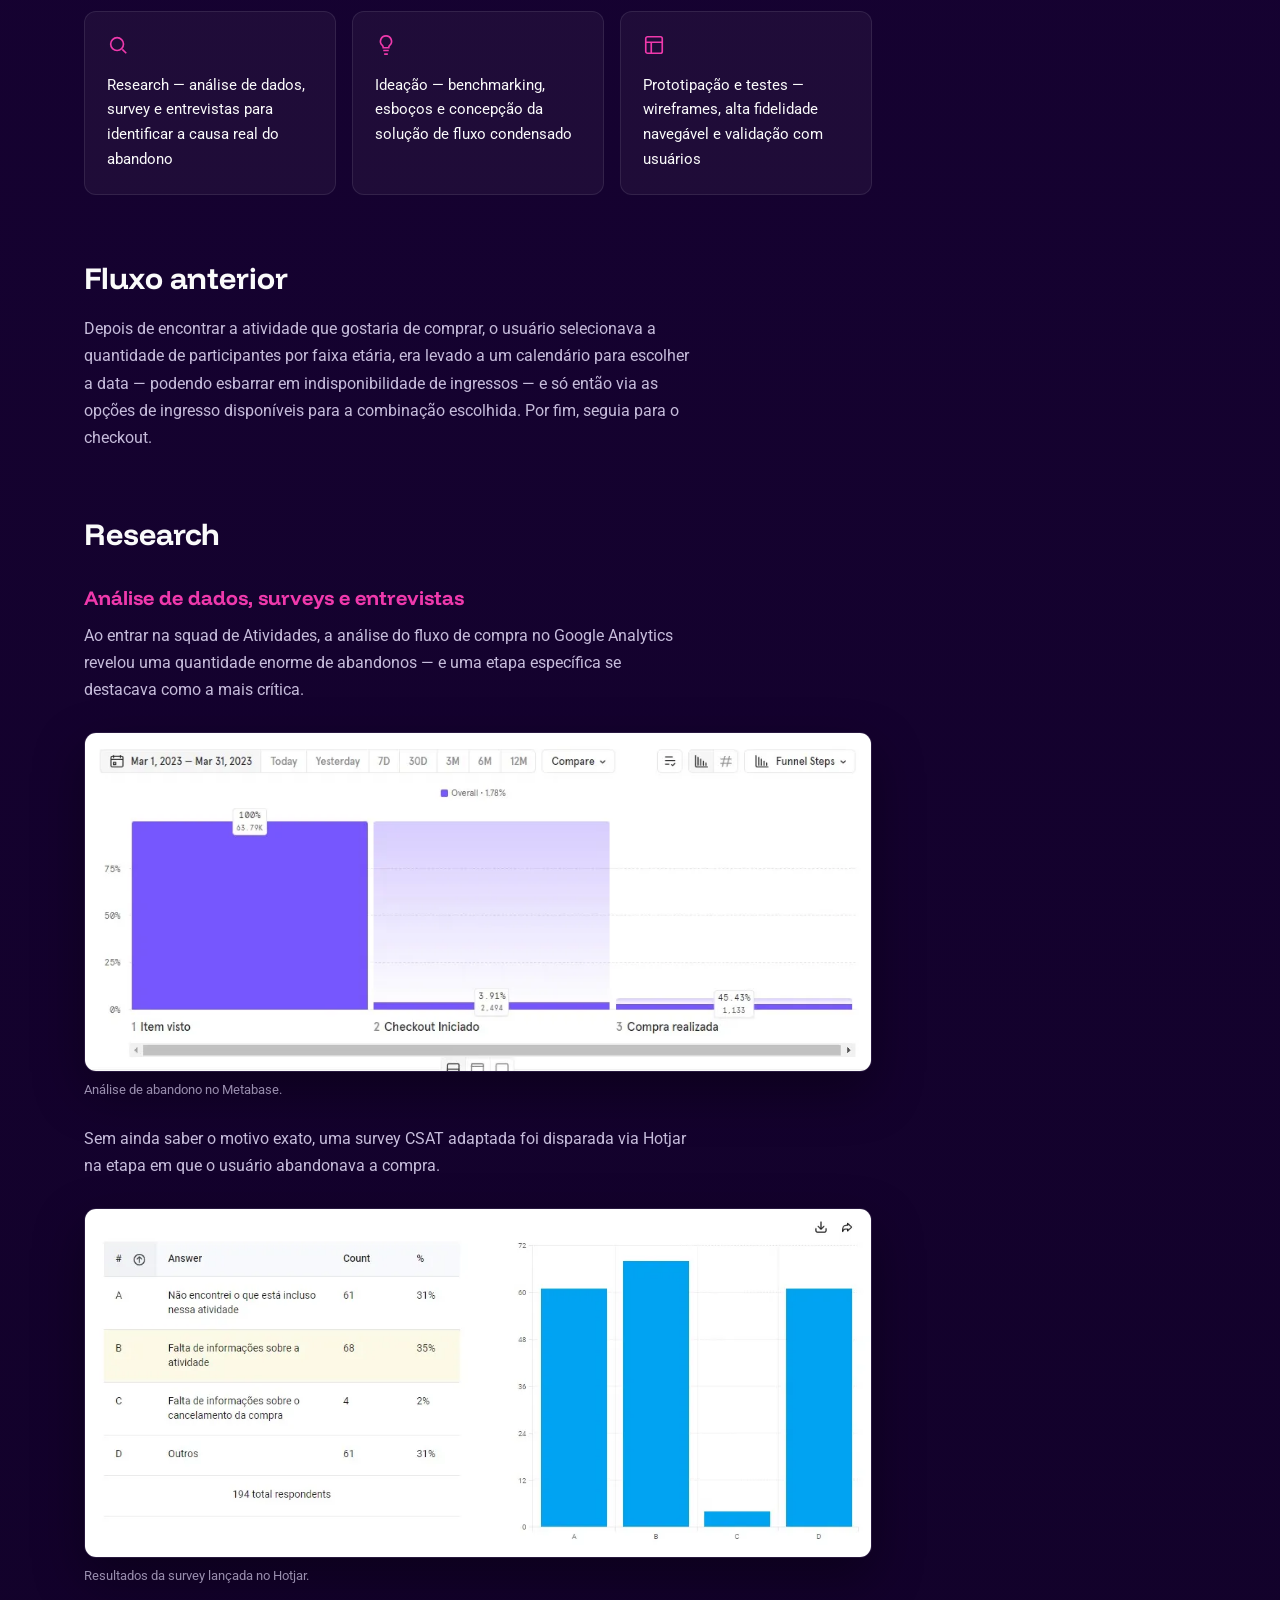
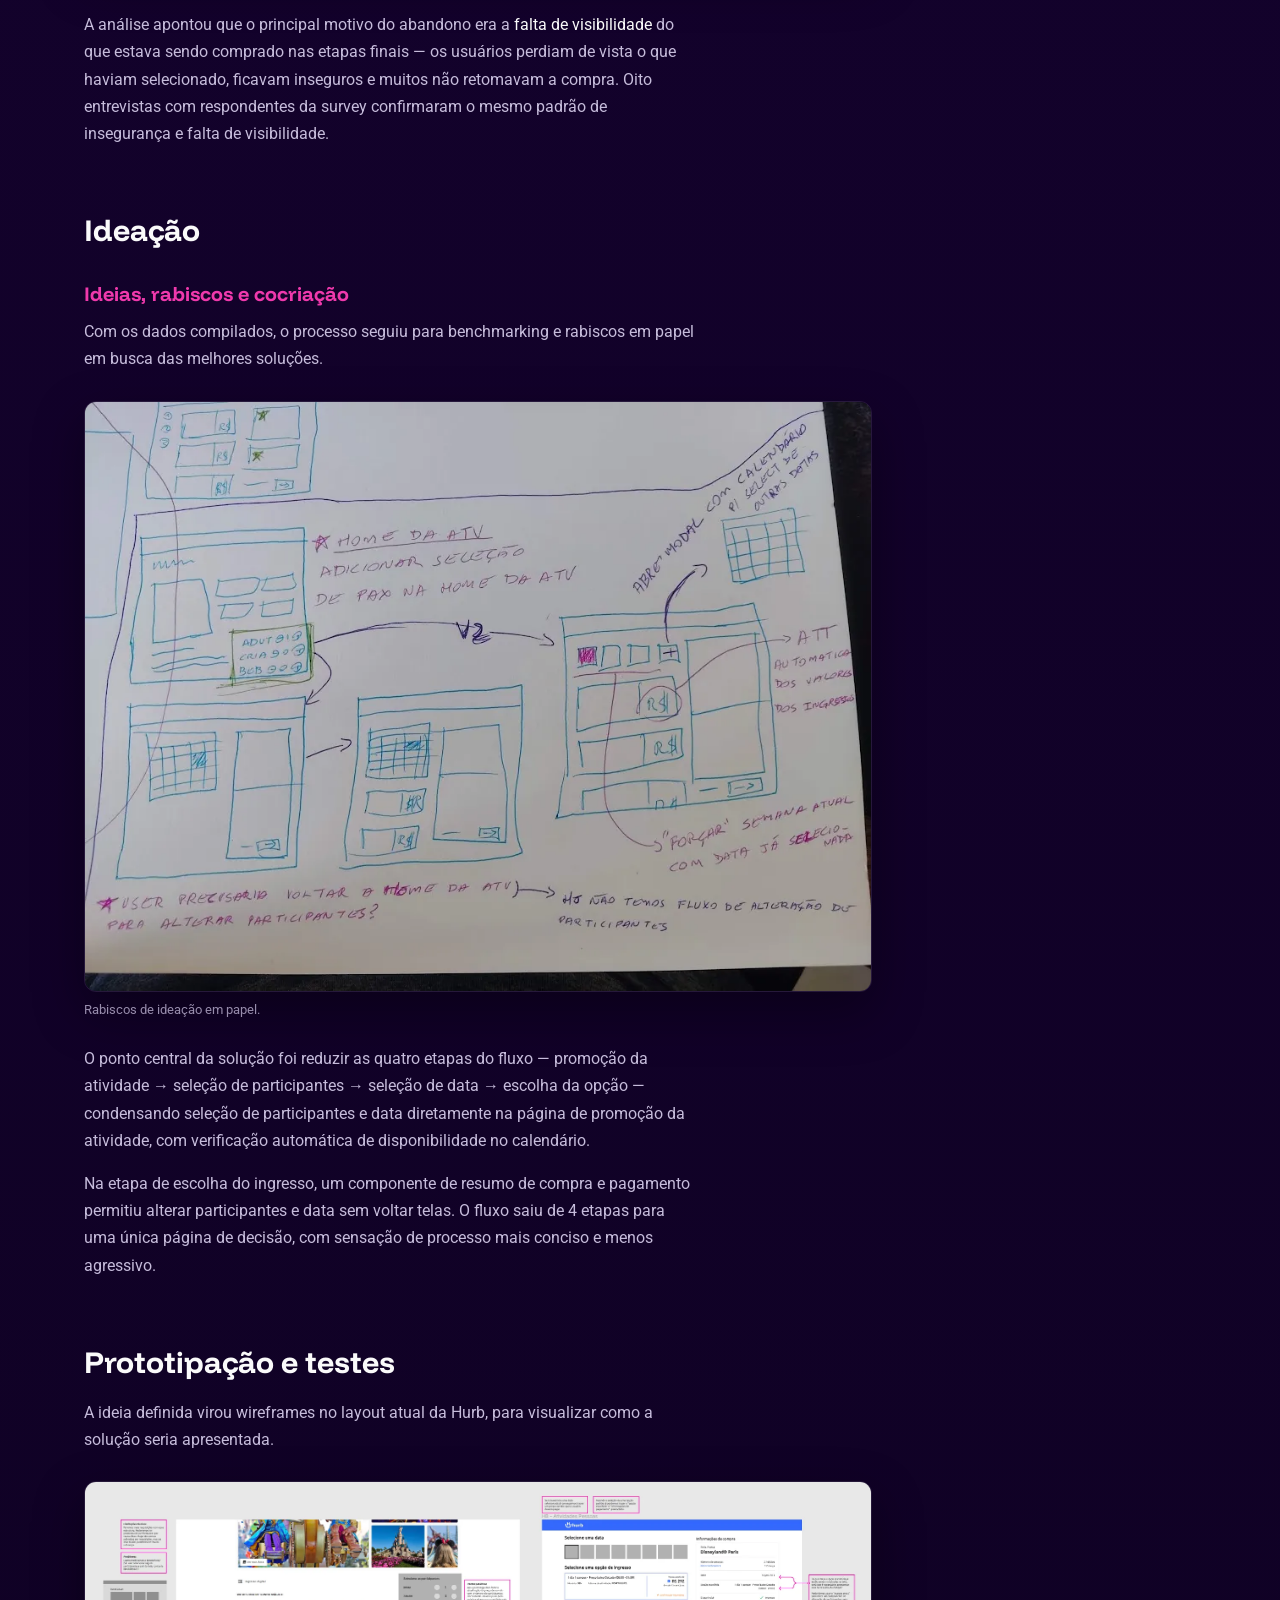
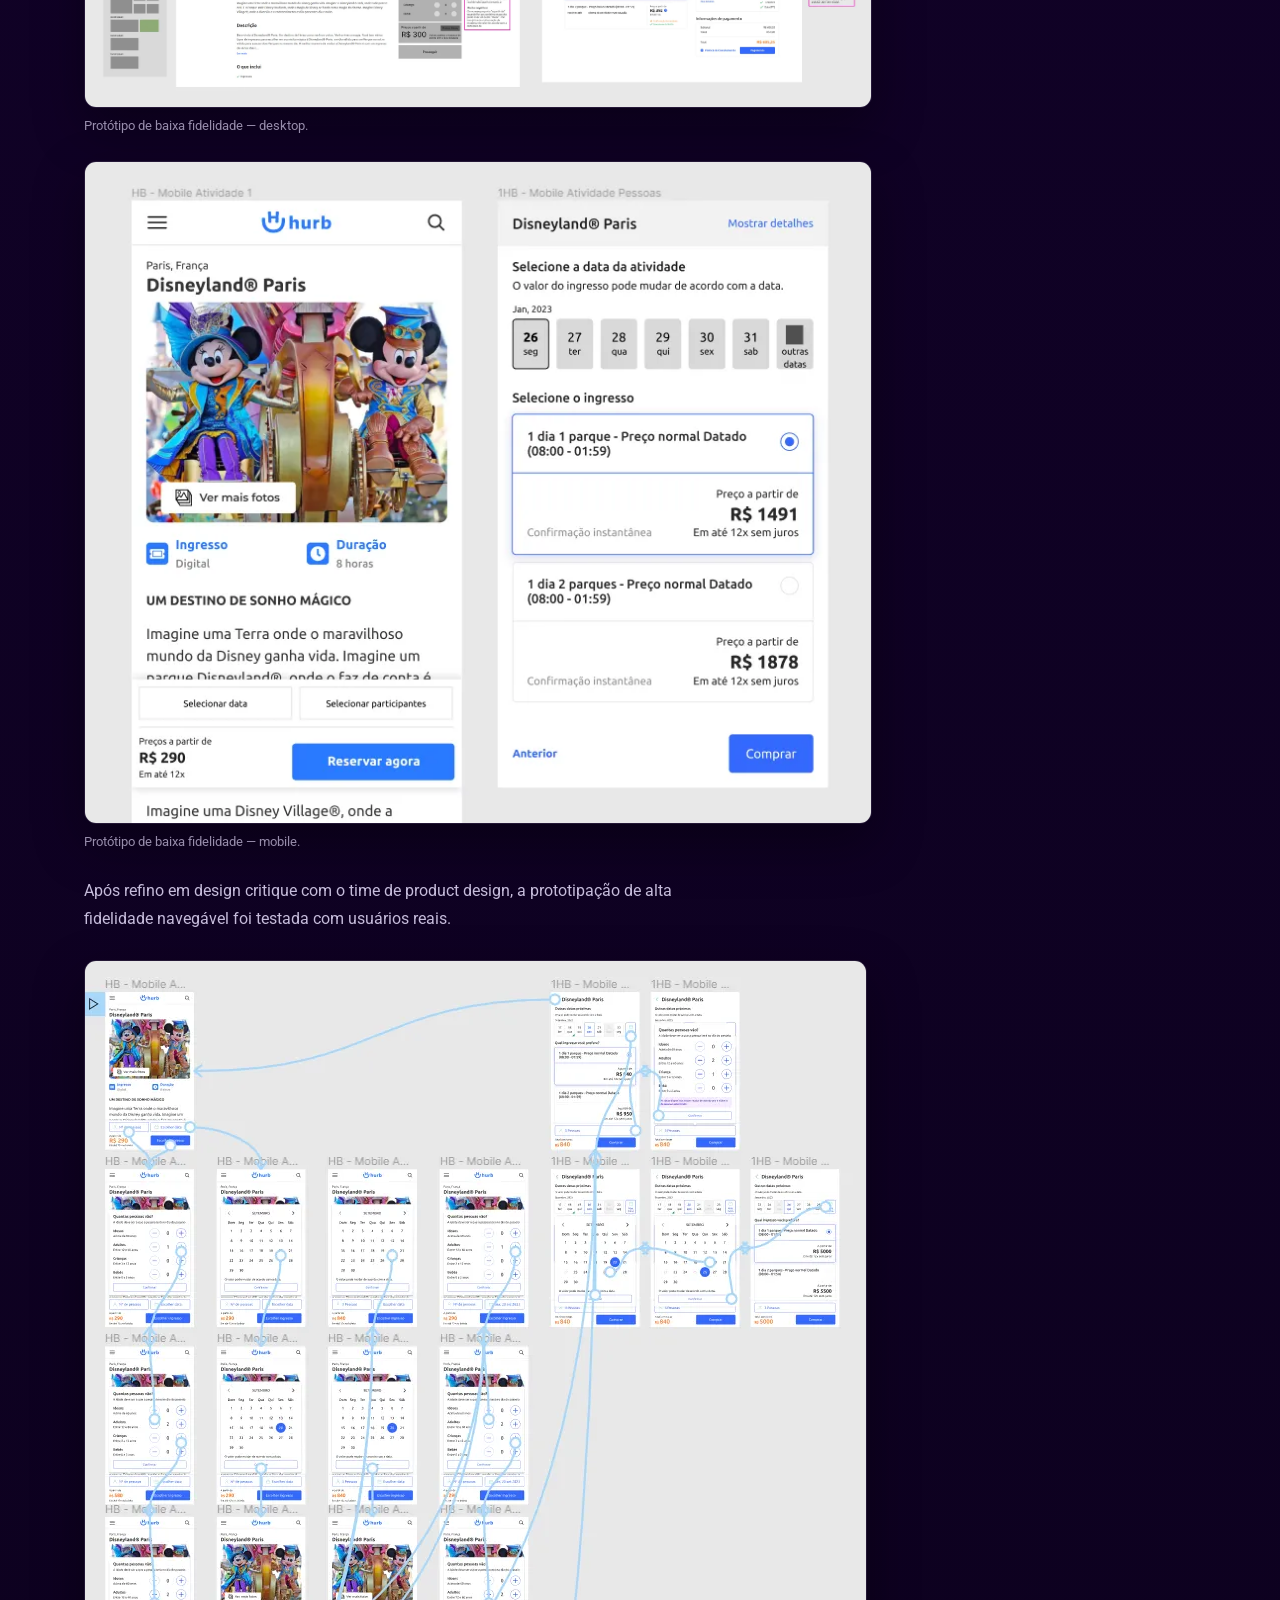
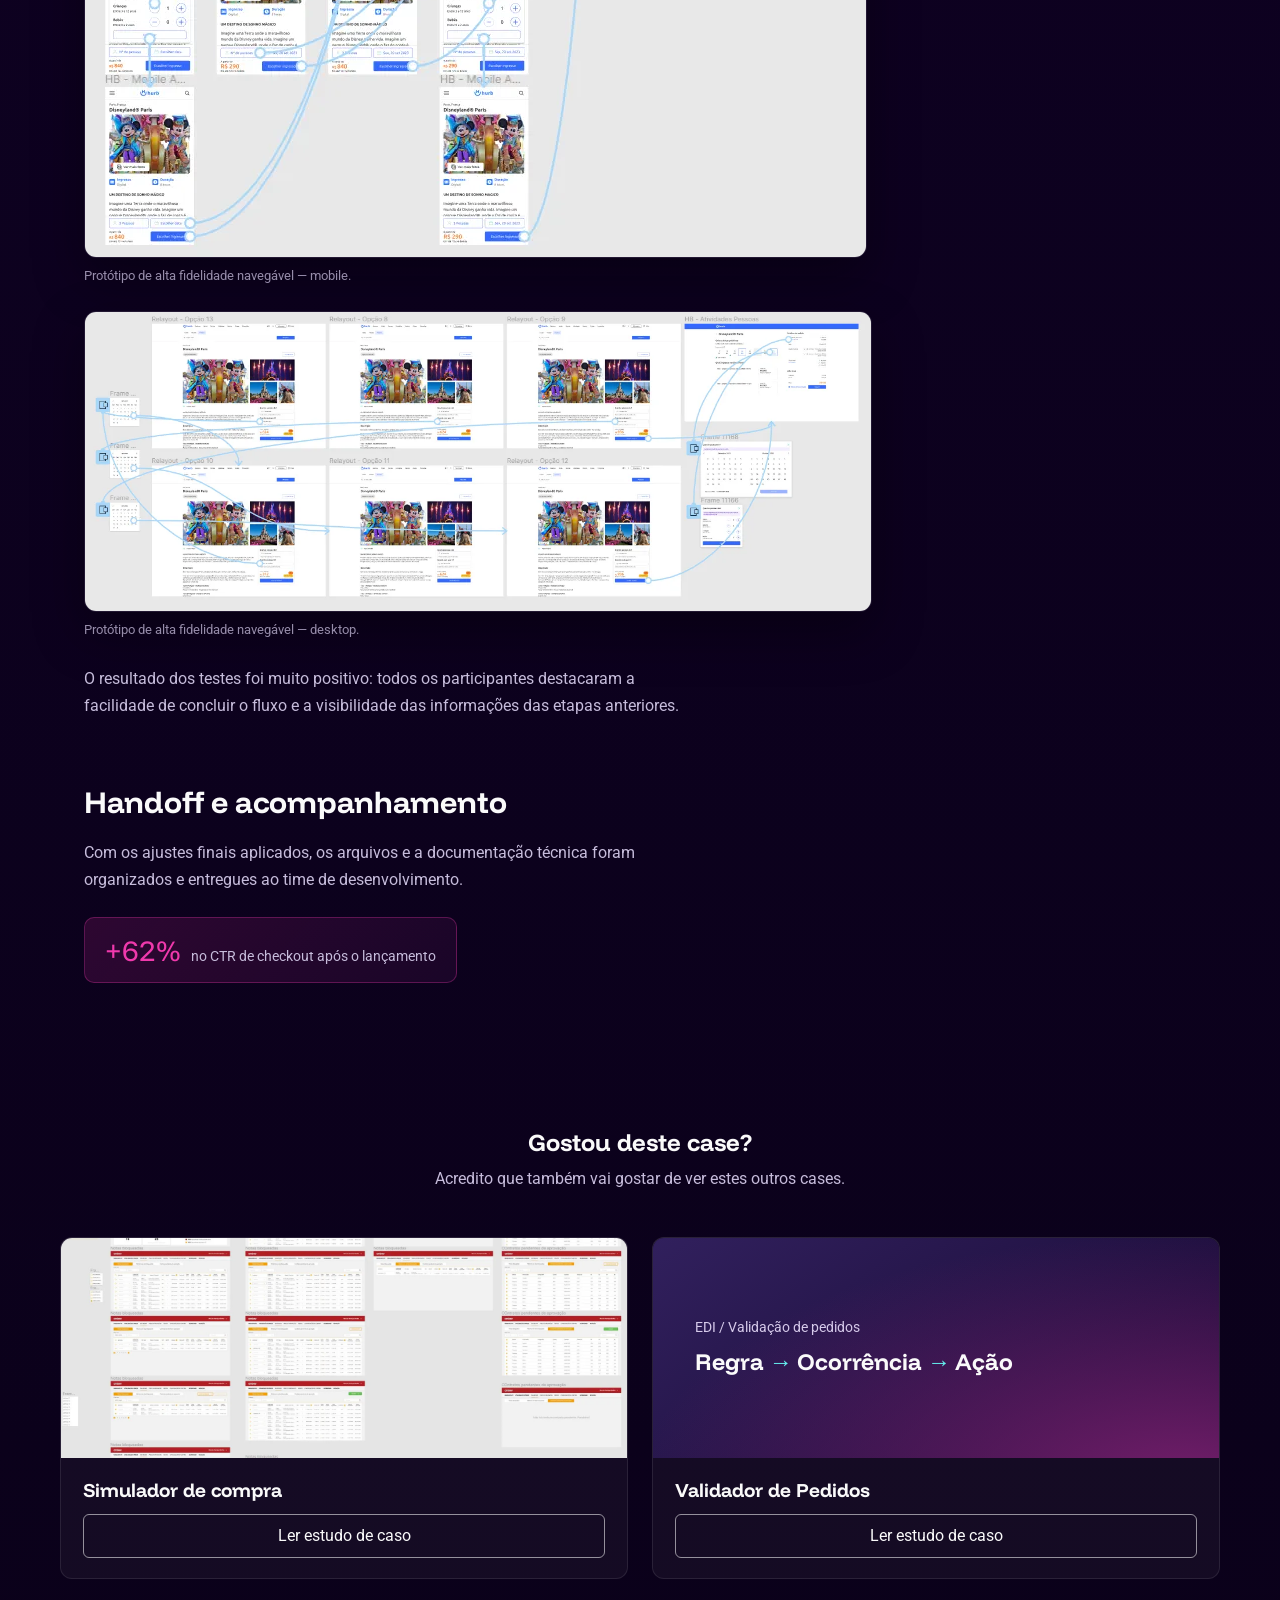
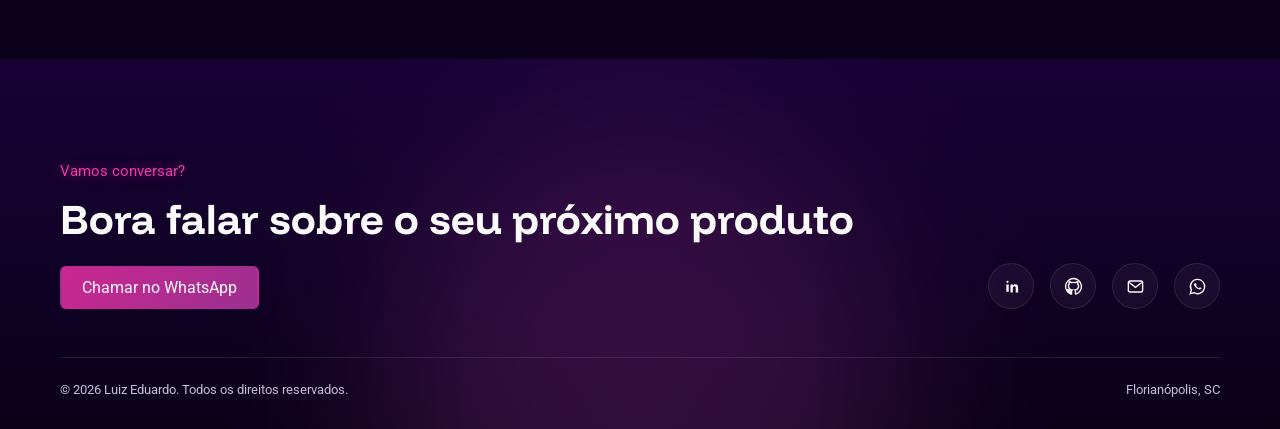
==== commit 0cf9a64a: "Padroniza botões dos projetos relacionados" ====
--- a/abandono.html
+++ b/abandono.html
@@ -153,7 +153,7 @@
       <img src="./image/ui-aplicado.webp" alt="Capa do case Simulador de compra">
       <div class="rc-body">
         <h3>Simulador de compra</h3>
-        <span class="rc-link">Confira o case completo →</span>
+        <span class="rc-link">Ler estudo de caso</span>
       </div>
     </a>
     <a class="related-card" href="validador.html"><div class="validator-art" aria-hidden="true"><span>EDI / Validação de pedidos</span><strong>Regra <b>→</b> Ocorrência <b>→</b> Ação</strong></div><div class="rc-body"><h3>Validador de Pedidos</h3><span class="rc-link">Ler estudo de caso</span></div></a>
--- a/estilos/refinamentos.css
+++ b/estilos/refinamentos.css
@@ -6,8 +6,26 @@
 :where(a, button):focus-visible { outline: 2px solid #65f0ee; outline-offset: 4px; }
 main section[id], .case-content [id] { scroll-margin-top: 100px; }
 .card:hover, .card:focus-within { transform: none; border-color: rgba(239, 57, 172, .5); box-shadow: 0 20px 50px rgba(0, 0, 0, .35); }
-#cards .card a { align-self: flex-start; border: 0; border-bottom: 1px solid rgba(255, 255, 255, .38); padding: 4px 0; border-radius: 0; text-align: left; }
-#cards .card a:hover { background: transparent; }
+#cards .card a,
+.related-card .rc-link {
+  align-self: stretch;
+  display: flex;
+  align-items: center;
+  justify-content: center;
+  min-height: 44px;
+  padding: 8px 16px;
+  border: 1px solid rgba(255, 255, 255, .55);
+  border-radius: 6px;
+  background: transparent;
+  text-align: center;
+  transition: color .3s, background-color .3s, border-color .3s;
+}
+#cards .card a:hover, #cards .card a:focus-visible,
+.related-card:hover .rc-link, .related-card:focus-visible .rc-link {
+  color: var(--pink-bright);
+  border-color: var(--pink-bright);
+  background: rgba(255, 255, 255, .06);
+}
 .validator-art { display: grid; align-content: center; justify-items: start; gap: 12px; min-height: 200px; padding: clamp(20px, 4vw, 42px); color: #fafafa; background: radial-gradient(ellipse at 95% 110%, #721e6a, transparent 72%), linear-gradient(145deg, #31205d, #160831); }
 .validator-art span { color: #d6caea; font-size: .875rem; }
 .validator-art strong { font-family: "Funnel Display", sans-serif; font-size: clamp(1.05rem, 2vw, 1.45rem); }
@@ -36,3 +54,47 @@
 .case-hero-card > .case-hero-image { min-width: 0; overflow: hidden; }
 .case-hero-card > .case-hero-image img { display: block; width: 100%; height: 100%; object-fit: cover; }
 .related-card > .validator-art { min-height: 220px; }
+.related-card .rc-link { margin-top: 12px; font: inherit; }
+.related-card:not(:hover):not(:focus-visible) .rc-link { color: var(--white); }
+
+.nav-actions { display: flex; align-items: center; gap: 8px; position: relative; z-index: 110; }
+.nav-socials { display: flex; gap: 4px; }
+.nav-socials a { display: grid; place-items: center; width: 44px; height: 44px; border-radius: 50%; color: var(--white); transition: color .2s ease, background-color .2s ease; }
+.nav-socials a:hover, .nav-socials a:focus-visible { color: #65f0ee; background-color: rgba(255, 255, 255, .08); }
+.nav-socials svg { width: 21px; height: 21px; }
+.nav-socials svg [fill="white"] { fill: currentColor; }
+@media (max-width: 760px) {
+  .nav-actions .nav-toggle { min-width: 44px; min-height: 44px; }
+  #navList:not(.open) { visibility: hidden; }
+}
+
+/* Stacked layout using the original Neogrid symbol and lettering. */
+.neogrid-logo {
+  display: flex;
+  flex-direction: column;
+  justify-content: center;
+  align-items: center;
+  gap: 5px;
+  width: 96px;
+  aspect-ratio: 1;
+  border-radius: 10px;
+  background: #fdfdfd;
+  box-shadow: 0 0 0 1px var(--glass-border);
+}
+.neogrid-symbol, .neogrid-wordmark {
+  background-image: url("../image/neogrid.png");
+  background-repeat: no-repeat;
+}
+.neogrid-symbol {
+  width: 38%;
+  aspect-ratio: 156 / 164;
+  background-size: 576.923% auto;
+  background-position: 19.892% 50.162%;
+}
+.neogrid-wordmark {
+  width: 78%;
+  aspect-ratio: 419 / 113;
+  background-size: 214.797% auto;
+  background-position: 69.439% 52.778%;
+}
+@media (max-width: 760px) { .neogrid-logo { width: 76px; } }
